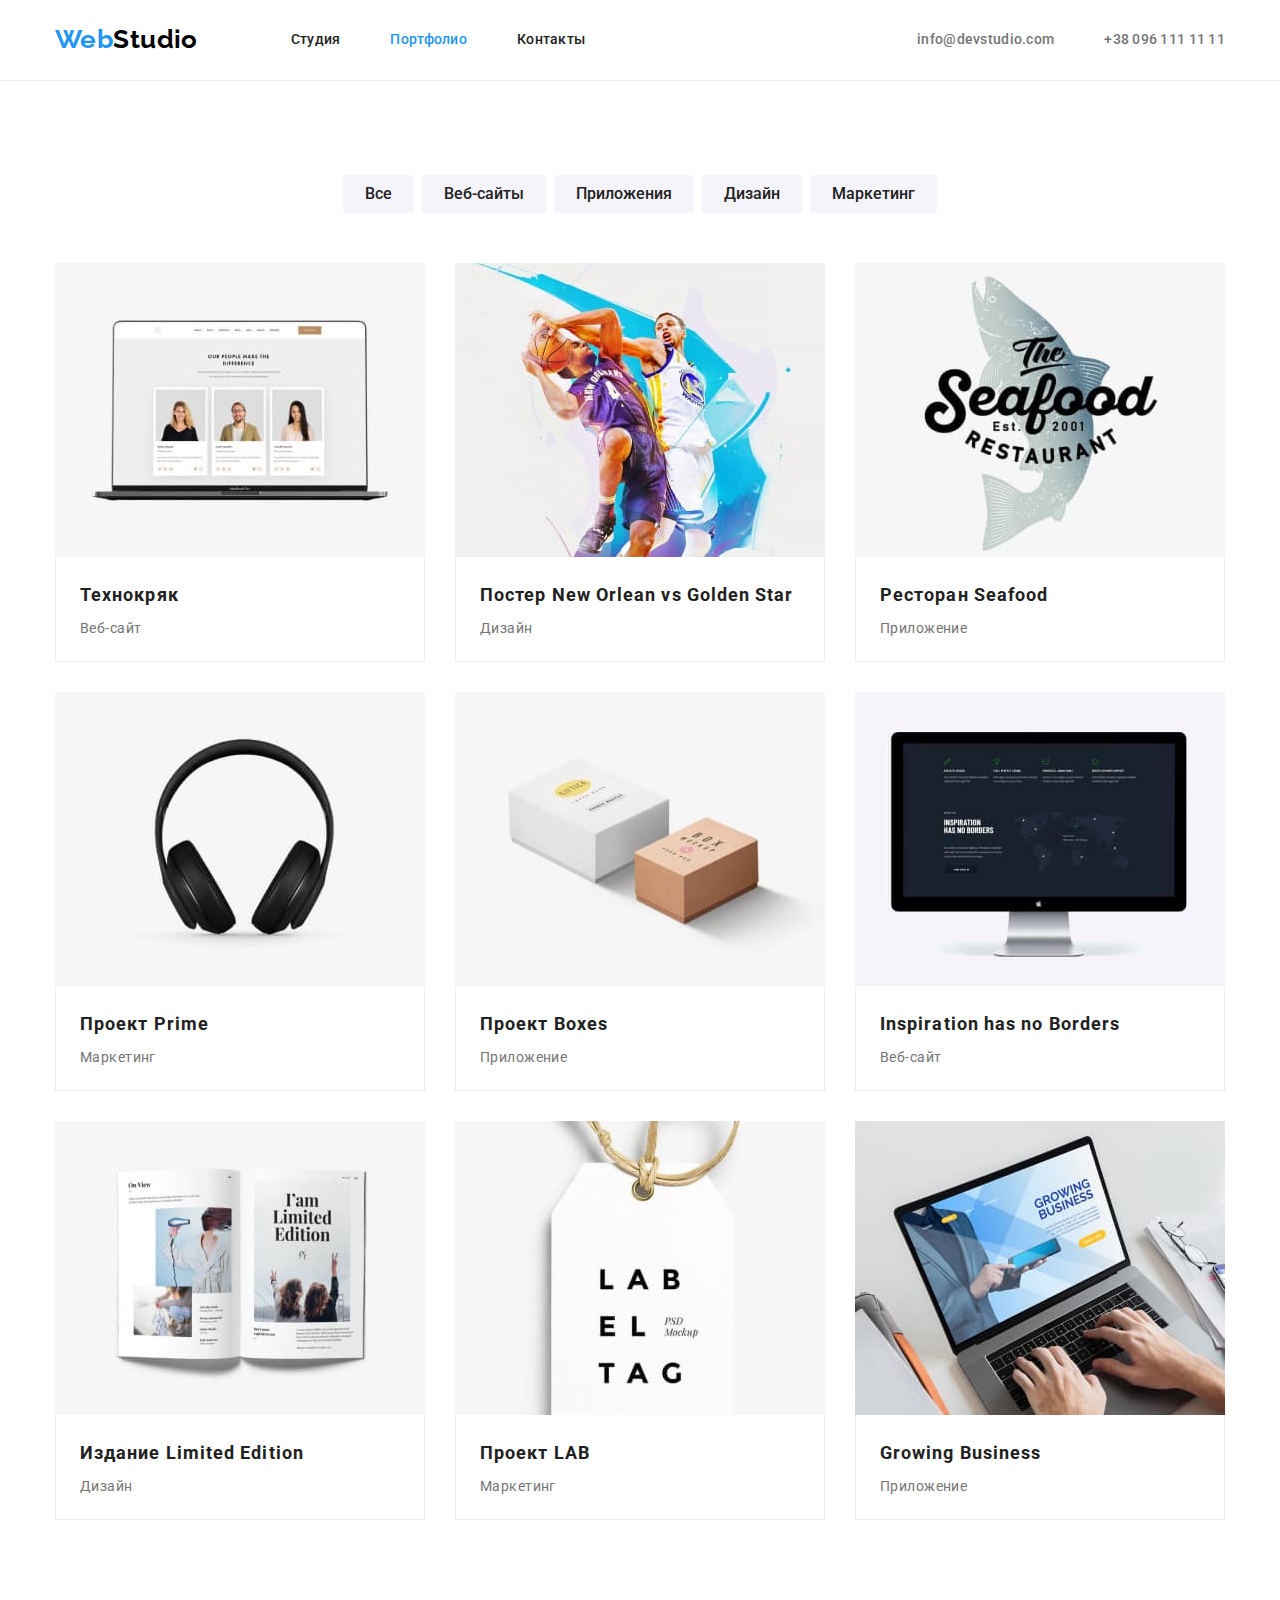
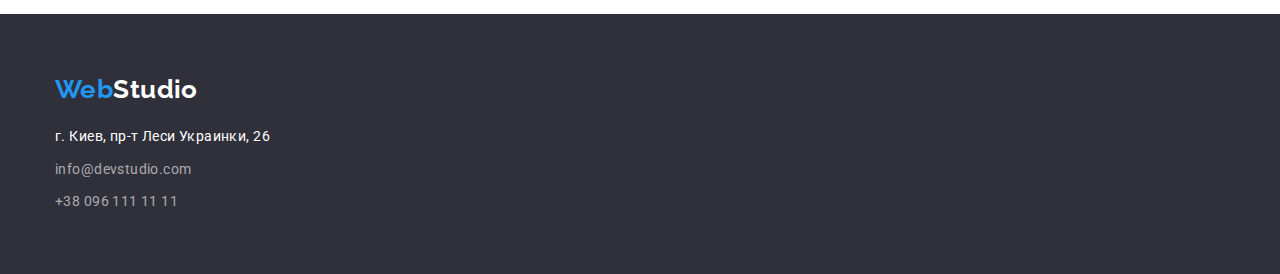
==== portfolio.html @ 120f9399 "Скопіював файли попередньої роботи" ====
<!DOCTYPE html>
<html lang="en">
<head>
    <meta charset="UTF-8">
    <meta http-equiv="X-UA-Compatible" content="IE=edge">
    <meta name="viewport" content="width=device-width, initial-scale=1.0">
    <title>WebStudio</title>
    <link href="https://fonts.googleapis.com/css2?family=Raleway:wght@700&family=Roboto:wght@400;500;700;900&display=swap" rel="stylesheet">
    <link rel="stylesheet" href="https://cdnjs.cloudflare.com/ajax/libs/modern-normalize/1.1.0/modern-normalize.min.css">
    <link rel="stylesheet" href="./css/styles.css">
</head>
<body>
    <header>
        <div class="container main-nav">
            <nav class="main-nav">
                <a href="./index.html" class="logo"><span>Web</span>Studio</a>
                <ul class="site-nav">
                    <li class="item"> <a href="./index.html" class="link">Студия</a> </li>
                    <li class="item"> <a href="./portfolio.html" class="link current">Портфолио</a> </li>
                    <li class="item"> <a href="" class="link">Контакты</a> </li>
                </ul>
            </nav>
            <ul class="site-cont">
                <li class="item"> <a href="mailto:info@devstudio.com" class="link">info@devstudio.com</a> </li>
                <li class="item"> <a href="tel:+380961111111" class="link">+38 096 111 11 11</a> </li>
            </ul>
        </div>
    </header>
    <main>
        <section class="section box">
            <div class="container">
                <h1 class="hidden">Наши работы</h1>
                <ul class="btn">
                    <li class="btn-fil"><button type="button" class="button-filter">Все</button></li>
                    <li class="btn-fil"><button type="button" class="button-filter">Веб-сайты</button></li>
                    <li class="btn-fil"><button type="button" class="button-filter">Приложения</button></li>
                    <li class="btn-fil"><button type="button" class="button-filter">Дизайн</button></li>
                    <li class="btn-fil"><button type="button" class="button-filter">Маркетинг</button></li>
                </ul>
                <ul class="work-quality card">
                    <li class="flex-element"> <img class="no-gap" src="./images/macbookpro.jpg" alt="macbookpro" width="370" height="294">
                        <div class="example">
                            <h2 class="name-project">Технокряк</h2>
                            <p class="quality">Веб-сайт</p>
                        </div>
                    </li>
                    <li class="flex-element"> <img class="no-gap" src="./images/basketball.jpg" alt="basketball" width="370" height="294">
                        <div class="example">
                            <h2 class="name-project">Постер New Orlean vs Golden Star</h2>
                            <p class="quality">Дизайн</p>
                        </div>
                    </li>
                    <li class="flex-element"> <img class="no-gap" src="./images/restaurant.jpg" alt="restaurant" width="370" height="294">
                        <div class="example">
                            <h2 class="name-project">Ресторан Seafood</h2>
                            <p class="quality">Приложение</p>
                        </div>
                    </li>
                    <li class="flex-element"> <img class="no-gap" src="./images/headphones.jpg" alt="headphones" width="370" height="294">
                        <div class="example">
                            <h2 class="name-project">Проект Prime</h2>
                            <p class="quality">Маркетинг</p>
                        </div>
                    </li>
                    <li class="flex-element"> <img class="no-gap" src="./images/boxes.jpg" alt="boxes" width="370" height="294">
                        <div class="example">
                            <h2 class="name-project">Проект Boxes</h2>
                            <p class="quality">Приложение</p>
                        </div>
                    </li>
                    <li class="flex-element"> <img class="no-gap" src="./images/monitor.jpg" alt="monitor" width="370" height="294">
                        <div class="example">
                            <h2 class="name-project">Inspiration has no Borders</h2>
                            <p class="quality">Веб-сайт</p>
                        </div>
                    </li>
                    <li class="flex-element"> <img class="no-gap" src="./images/magazine.jpg" alt="magazine" width="370" height="294">
                        <div class="example">
                            <h2 class="name-project">Издание Limited Edition</h2>
                            <p class="quality">Дизайн</p>
                        </div>
                    </li>
                    <li class="flex-element"> <img class="no-gap" src="./images/label.jpg" alt="label" width="370" height="294">
                        <div class="example">
                            <h2 class="name-project">Проект LAB</h2>
                            <p class="quality">Маркетинг</p>
                        </div>
                    </li>
                    <li class="flex-element"> <img class="no-gap" src="./images/laptop.jpg" alt="laptop" width="370" height="294">
                        <div class="example">
                            <h2 class="name-project">Growing Business</h2>
                            <p class="quality">Приложение</p>
                        </div>
                    </li>
                </ul>
            </div>
        </section>
    </main>
    <footer class="foot">
        <div class="container">
            <a href="./index.html" class="foot-web"><span>Web</span>Studio</a>
            <address class="foot-adress">
                <ul class="site-ft">
                    <li class="ft-cont"> <a href="https://goo.gl/maps/F9UGEikjTN2jMp9C9" target="_blank" class="adress link">г. Киев, пр-т Леси
                            Украинки, 26</a>
                    </li>
                    <li class="ft-cont"> <a href="mailto:info@devstudio.com" class="footer-contact link">info@devstudio.com</a> </li>
                    <li class="ft-cont"> <a href="tel:+380961111111" class="footer-contact link">+38 096 111 11 11</a> </li>
                </ul>
            </address>
        </div>
    </footer>
</body>
</html>
---- css/styles.css ----
html {
    box-sizing: border-box;
}

*,
*::before,
*::after {
    box-sizing: inherit;
}

/* цвет логотипа 1 части #2196F3
2 часть #000000 

ОСНОВНОЙ ЦВЕТ навигация, контакты, 2,3 заголовка #212121
при наведении #2196F3

цвет телефона и параграфов #757575

заголовок и кнопка, 2 часть логотива в футере #FFFFFF

контакты в футере color: rgba(255, 255, 255, 0.6);


ФОН
шапка #FFFFFF
1 секция и футер 2F303A
кнопка 2196F3

секция Наша команда F5F4FA
*/

:root {
    --primary-text-color: #212121;
    --paragraph-text-color: #757575;
    --footer-text-color: rgba(255, 255, 255, 0.6);
    --nav-log-text-color: #2196F3;
    --title-text-color: #FFFFFF;
    --but--team-color: #F5F4FA;
    --foot-title-bg-color: #2F303A;
    --logo-color: #000000;
}

body {
    background-color: var(--title-text-color);
    color: var(--primary-text-color);

    font-family: Roboto, sans-serif;
    letter-spacing: 0.03em;
    font-size: 14px;
    line-height: 1.14;
}

.container {
    width: 1200px;
    margin-left: auto;
    margin-right: auto;
    padding-left: 15px;
    padding-right: 15px;
}

ul {
    list-style: none;
    padding: 0;
    margin: 0;
}

h1, h2, h3, p {
    padding: 0;
    margin: 0;
}

.heading {
    margin-bottom: 50px;

    font-size: 36px;
    line-height: 1.16;
    text-align: center;
}

/* header */

.logo {
    color: var(--logo-color);

    font-family: Raleway, sans-serif;
    font-weight: 700;
    font-size: 26px;
    line-height: 1.2;
    text-decoration: none;
}

span {
    color: var(--nav-log-text-color);
}

/* Main nav */

.main-nav {
    display: flex;
    align-items: center;  
}

header {
    border-bottom: 1px solid #ECECEC;
}

/* Site nav */

.site-nav {
    display: flex;
    margin-left: 93px;
}

.site-nav .item + .item {
    margin-left: 50px;
}

.site-nav .link {
    display: block;
    padding-top: 32px;
    padding-bottom: 32px;

    color: var(--primary-text-color);

    font-family: inherit;
    font-weight: 500;
    letter-spacing: 0.02em;
    text-decoration: none;
}

.site-nav .link:hover,
.site-nav .link:focus {
    color: var(--nav-log-text-color);
}

/* CONTACTS */

.site-cont {
    display: flex;
    margin-left: auto;

    font-family: inherit;
    font-weight: 500;
    letter-spacing: 0.02em;
    text-decoration: none;
}

.site-cont .item + .item {
    margin-left: 50px;
}

.site-cont .link {
    color: var(--paragraph-text-color);
    text-decoration: none;
    padding-top: 32px;
    padding-bottom: 32px;
}

.site-cont .link:hover,
.site-cont .link:focus {
    color: var(--nav-log-text-color);
}

.site-nav .link.current {
    color: var(--nav-log-text-color);
}

/* Title */

.title {
    padding-top: 200px;
    padding-bottom: 200px;
    background: var(--foot-title-bg-color);
}

.title-hero {
    padding-bottom: 30px;
    width: 696px;
    margin-left: auto;
    margin-right: auto;

    color: var(--title-text-color);

    font-weight: 900;
    font-size: 44px;
    line-height: 1.36;
    text-align: center;
    letter-spacing: 0.06em;
    text-transform: uppercase;
}

/* Section */

.section {
    padding-top: 94px;
    padding-bottom: 94px;
}

.section.no-padding {
    padding-top: 0;
    padding-bottom: 94px;
}


.works {
    display: flex;
    flex-wrap: wrap;
    justify-content: space-between;
}

/* .works .item {
    margin-right: 30px;
    margin-left: 0;
}

.works .item:nth-child(3n) {
    margin-right: 0;
} */

.quality {
    color: var(--paragraph-text-color);

    font-weight: 400;
    font-size: 14px;
    line-height: 1.71;
}

.hidden {
    display: none;
}

.work-quality {
    display: flex;
}

.work-quality.card {
    display: flex;
    flex-wrap: wrap;
    
}
.work-quality .item {
    margin-right: 30px;
    width: 270px;
}

.work-quality .item:nth-child(4n) {
    margin-right: 0;
}

.head-quality {
    text-transform: uppercase;
    font-size: 14px;
    line-height: 1.14;

    margin-bottom: 10px;
}

.name-project {
    font-size: 18px;
    line-height: 2;
    letter-spacing: 0.06em;
    margin-bottom: 4px;
}

.flex-element {
    width: 370px;

    margin-right: 30px;
    margin-bottom: 30px;
}

.no-gap {
    display: block;
}

.example {
    padding: 20px 24px;
    border: 1px solid #EEEEEE;
    border-top: none;
}

.flex-element:nth-child(3n) {
    margin-right: 0;
}

.flex-element:nth-last-child(-n + 3){
    margin-bottom: 0;
}


/* Button */



.button-order {
    border-radius: 4px;
    box-shadow: 0px 4px 4px rgba(0, 0, 0, 0.15);
    border: #2196F3;;
    padding: 10px 32px;
    margin-left: auto;
    margin-right: auto;

    background-color: var(--nav-log-text-color);
    color: var(--title-text-color);

    font-family: inherit;
    font-weight: 700;
    font-size: 16px;
    line-height: 1.88;
    display: flex;
    align-items: center;
    text-align: center;
    letter-spacing: 0.06em;
    cursor: pointer;
}

.btn {
    display: flex;
    flex-wrap: wrap;
    justify-content: center;
    margin-bottom: 50px;
}

.btn-fil {
    margin-right: 8px;
}

.btn-fil:nth-child(5n) {
    margin-right: 0;
}

.button-filter {
    background-color: var(--but--team-color);
    color: var(--primary-text-color);

    font-family: inherit;
    font-weight: 500;
    font-size: 16px;
    line-height: 1.62;
    cursor: pointer;
    border-radius: 4px;
    border: #F5F4FA;
    padding: 6px 22px;
}


.button-filter:hover,
.button-filter:focus {
    background-color: var(--nav-log-text-color);
    color: var(--title-text-color);
    box-shadow: 0px 3px 1px rgba(0, 0, 0, 0.1), 0px 1px 2px rgba(0, 0, 0, 0.08), 0px 2px 2px rgba(0, 0, 0, 0.12);
}

/* Team */
.team {
    background-color: var(--but--team-color);
    padding-bottom: 94px;
    padding-top: 94px;
}

.team-work {
    
    display: flex;
    flex-wrap: wrap;
}

.special {
    margin-right: 30px;
    box-shadow: 0px 1px 3px rgba(0, 0, 0, 0.12), 0px 1px 1px rgba(0, 0, 0, 0.14), 0px 2px 1px rgba(0, 0, 0, 0.2);
    border-radius: 0px 0px 4px 4px;
}

.special:nth-child(4n) {
    margin-right: 0;
}

.team-work .job {
    color: var(--paragraph-text-color);

    font-size: 16px;
    line-height: 1.18;
}

.person {
    font-weight: 500;
    font-size: 16px;
    line-height: 1.18;

    margin-bottom: 10px;
}

.job-person {
    text-align: center;
    padding-top: 30px;
    padding-bottom: 30px;
}


/* Footer */

.foot {
    background: var(--foot-title-bg-color);
    padding-top: 60px;
    padding-bottom: 60px;
}

.site-ft {
    padding-top: 20px;
}

.site-ft .link {
    color: var(--paragraph-text-color);
    text-decoration: none;
}

.site-ft .link:hover,
.site-ft .link:focus {
    color: var(--nav-log-text-color);
}

.foot-web {
    color: var(--title-text-color);

    font-family: Raleway, sans-serif;
    font-weight: 700;
    font-size: 26px;
    line-height: 1.2;
    text-decoration: none;
}

.foot-adress .adress {
    color: var(--title-text-color);
}
.foot-adress .footer-contact {
    color: var(--footer-text-color);
}

.foot-adress .site-ft {
    display: block;

    font-weight: 400;
    font-size: 14px;
    font-style: normal;
    line-height: 1.7;
    letter-spacing: 0.03em;;
}

.ft-cont {
    margin-bottom: 9px;
}

.ft-cont:nth-child(3n) {
    margin-bottom: 0;
}
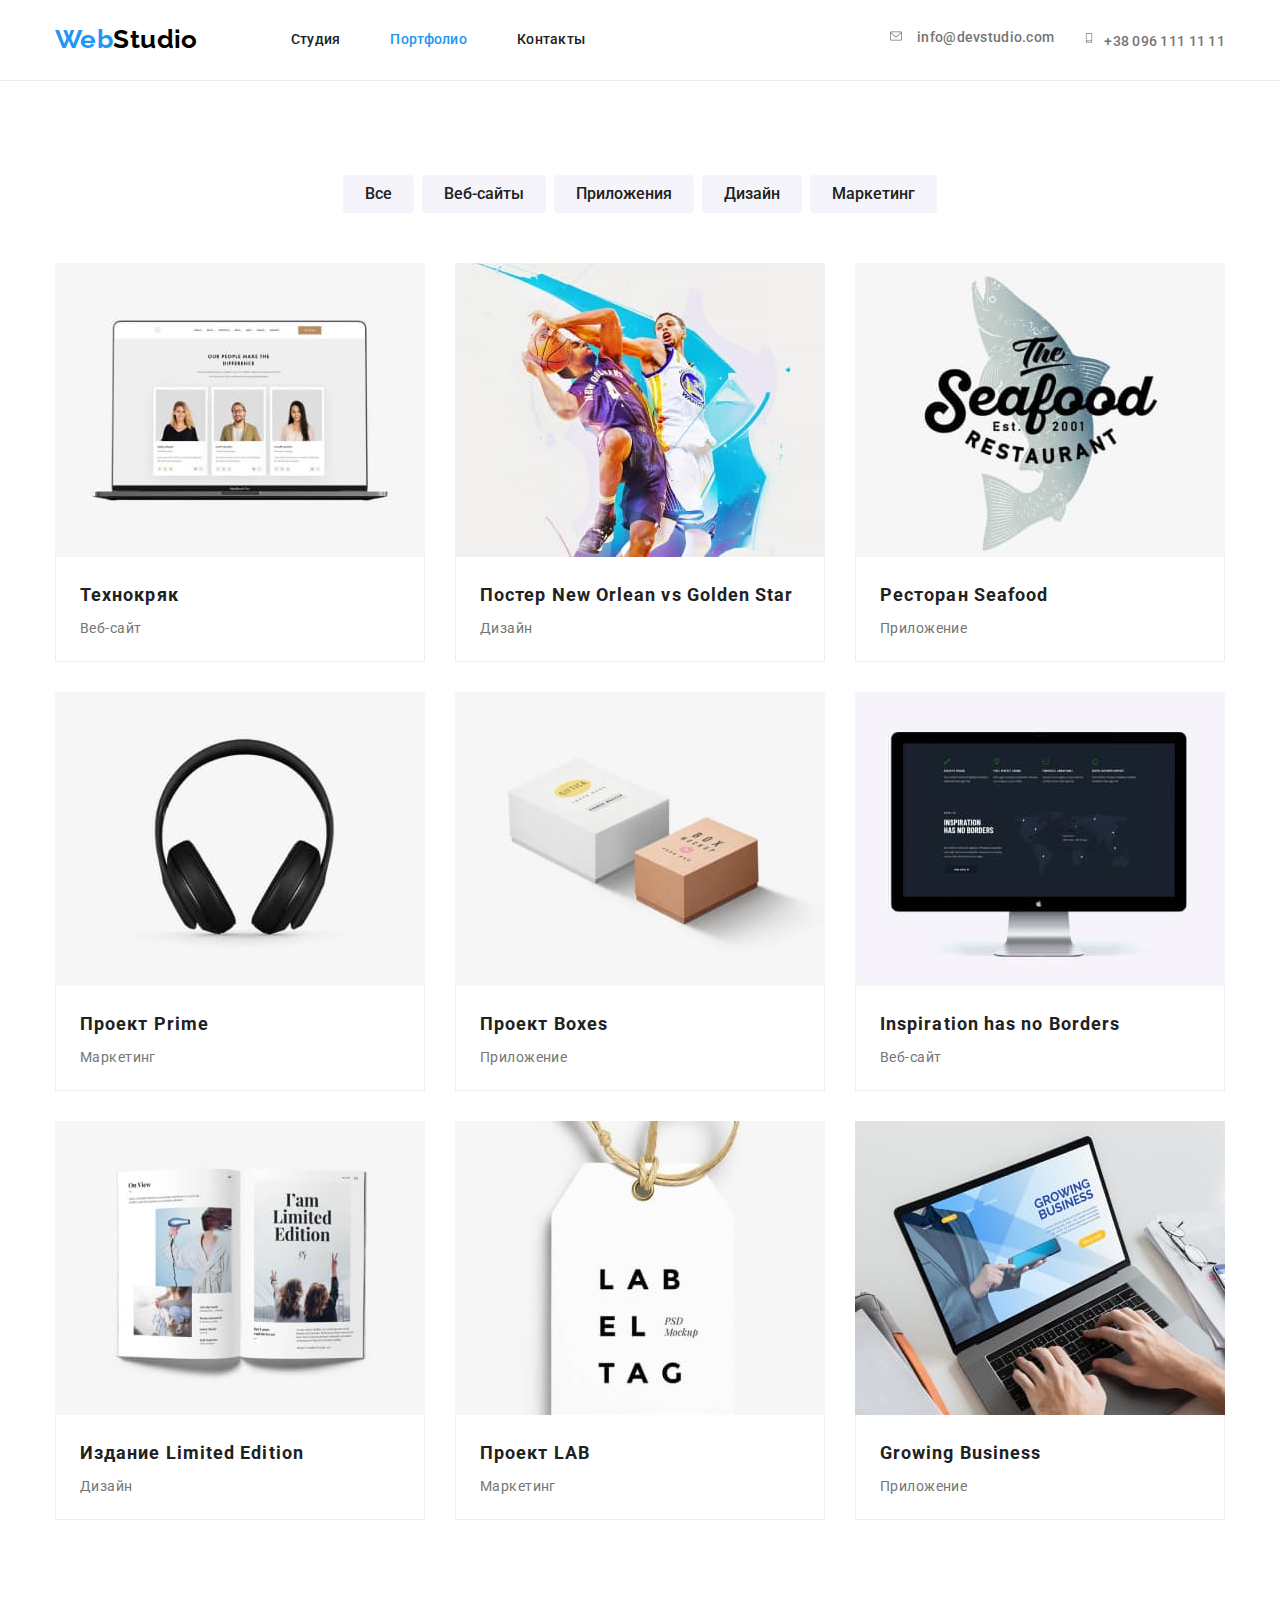
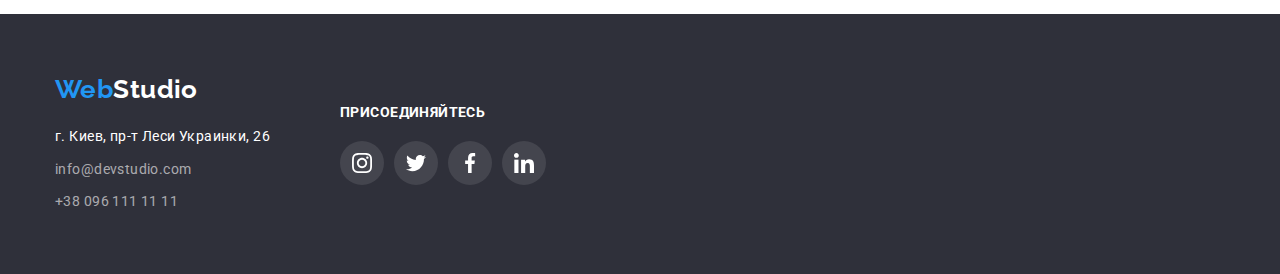
==== commit 9d88fe10: "Вставив іконки в хедер та фудер" ====
--- a/portfolio.html
+++ b/portfolio.html
@@ -21,8 +21,12 @@
                 </ul>
             </nav>
             <ul class="site-cont">
-                <li class="item"> <a href="mailto:info@devstudio.com" class="link">info@devstudio.com</a> </li>
-                <li class="item"> <a href="tel:+380961111111" class="link">+38 096 111 11 11</a> </li>
+                <li class="item"> <svg class="icon-email">
+                    <use href="./images/symbol-defs.svg#icon-email"></use>
+                </svg> <a href="mailto:info@devstudio.com" class="link">info@devstudio.com</a> </li>
+                <li class="item"> <svg class="icon-phone">
+                    <use href="./images/symbol-defs.svg#icon-phone"></use>
+                </svg><a href="tel:+380961111111" class="link">+38 096 111 11 11</a> </li>
             </ul>
         </div>
     </header>
@@ -99,15 +103,52 @@
     <footer class="foot">
         <div class="container">
             <a href="./index.html" class="foot-web"><span>Web</span>Studio</a>
-            <address class="foot-adress">
-                <ul class="site-ft">
-                    <li class="ft-cont"> <a href="https://goo.gl/maps/F9UGEikjTN2jMp9C9" target="_blank" class="adress link">г. Киев, пр-т Леси
-                            Украинки, 26</a>
-                    </li>
-                    <li class="ft-cont"> <a href="mailto:info@devstudio.com" class="footer-contact link">info@devstudio.com</a> </li>
-                    <li class="ft-cont"> <a href="tel:+380961111111" class="footer-contact link">+38 096 111 11 11</a> </li>
-                </ul>
-            </address>
+            <div class="foof">
+                <address class="foot-adress">
+                    <ul class="site-ft">
+                        <li class="ft-cont"> <a href="https://goo.gl/maps/F9UGEikjTN2jMp9C9" target="_blank" class="adress link">г.
+                                Киев, пр-т Леси
+                                Украинки, 26</a>
+                        </li>
+                        <li class="ft-cont"> <a href="mailto:info@devstudio.com" class="footer-contact link">info@devstudio.com</a>
+                        </li>
+                        <li class="ft-cont"> <a href="tel:+380961111111" class="footer-contact link">+38 096 111 11 11</a> </li>
+                    </ul>
+                </address>
+                <section class="connect-end">
+                    <h2 class="connect">Присоединяйтесь</h2>
+                    <ul class="icon-list">
+                        <li class="icon-foot">
+                            <a class="link-foot" href="">
+                                <svg class="foot-icon">
+                                    <use href="./images/symbol-defs.svg#icon-instagram"></use>
+                                </svg>
+                            </a>
+                        </li>
+                        <li class="icon-foot">
+                            <a class="link-foot" href="">
+                                <svg class="foot-icon">
+                                    <use href="./images/symbol-defs.svg#icon-twitter"></use>
+                                </svg>
+                            </a>
+                        </li>
+                        <li class="icon-foot">
+                            <a class="link-foot" href="">
+                                <svg class="foot-icon">
+                                    <use href="./images/symbol-defs.svg#icon-facebook"></use>
+                                </svg>
+                            </a>
+                        </li>
+                        <li class="icon-foot">
+                            <a class="link-foot" href="">
+                                <svg class="foot-icon">
+                                    <use href="./images/symbol-defs.svg#icon-linkedin"></use>
+                                </svg>
+                            </a>
+                        </li>
+                    </ul>
+                </section>
+            </div>
         </div>
     </footer>
 </body>
--- a/css/styles.css
+++ b/css/styles.css
@@ -38,6 +38,8 @@
     --but--team-color: #F5F4FA;
     --foot-title-bg-color: #2F303A;
     --logo-color: #000000;
+    --network-icon-color: #AFB1B8;
+    --foot-icon-color: rgba(255, 255, 255, 0.1);
 }
 
 body {
@@ -146,7 +148,7 @@
 }
 
 .site-cont .item + .item {
-    margin-left: 50px;
+    margin-left: 30px;
 }
 
 .site-cont .link {
@@ -163,6 +165,30 @@
 
 .site-nav .link.current {
     color: var(--nav-log-text-color);
+}
+
+.icon-email {
+    width: 16px;
+    height: 12px;
+    margin-right: 10px;
+    fill: var(--paragraph-text-color);
+    text-decoration: none;
+}
+
+.icon-email:hover {
+    fill: var(--nav-log-text-color);
+}
+
+.icon-phone {
+    width: 10px;
+    height: 16px;
+    margin-right: 10px;
+    fill: var(--paragraph-text-color);
+    text-decoration: none;
+}
+
+.icon-phone:hover {
+    fill: var(--nav-log-text-color);
 }
 
 /* Title */
@@ -171,6 +197,21 @@
     padding-top: 200px;
     padding-bottom: 200px;
     background: var(--foot-title-bg-color);
+
+    height: 600px;
+    max-width: 1600px;
+    margin-left: auto;
+    margin-right: auto;
+
+    background-image: linear-gradient(
+        to right,
+        rgba(47, 48, 58, 0.4),
+        rgba(47, 48, 58, 0.4)
+    ),
+    url(../images/fon-hed.jpg);
+    background-repeat: no-repeat;
+    background-position: center;
+    background-size: cover;
 }
 
 .title-hero {
@@ -247,11 +288,25 @@
     margin-right: 0;
 }
 
+/* Icons quality */
+
+.icon-qual {
+    height: 120px;
+    width: 270px;
+    background-color: var(--but--team-color);
+    border-radius: 4px;
+}
+
+.icon-qual {
+    padding: 25px 100px;
+}
+
 .head-quality {
     text-transform: uppercase;
     font-size: 14px;
     line-height: 1.14;
 
+    margin-top: 30px;
     margin-bottom: 10px;
 }
 
@@ -267,6 +322,10 @@
 
     margin-right: 30px;
     margin-bottom: 30px;
+}
+
+.flex-element:hover {
+    box-shadow: 0px 1px 1px rgba(0, 0, 0, 0.12), 0px 4px 4px rgba(0, 0, 0, 0.06), 1px 4px 6px rgba(0, 0, 0, 0.16);
 }
 
 .no-gap {
@@ -379,6 +438,8 @@
 
     font-size: 16px;
     line-height: 1.18;
+
+    margin-bottom: 16px;
 }
 
 .person {
@@ -395,6 +456,78 @@
     padding-bottom: 30px;
 }
 
+.network {
+    text-decoration: none;
+    display: inline-block;
+}
+
+.network-icon {
+    width: 20px;
+    height: 20px; 
+}
+
+.inst {
+    width: 44px;
+    height: 44px;
+    border-radius: 50%;
+    display: flex;
+    justify-content: center;
+    align-items: center;
+    fill: var(--network-icon-color);
+}
+
+.inst:hover {
+    fill: var(--title-text-color);
+    background-color: var(--nav-log-text-color);
+    border-radius: 50%;
+}
+
+/* .net .network + .network {
+    margin-left: 10px;
+} */
+
+
+/* Clients */
+
+.title-client {
+    text-align: center;
+    font-weight: 700;
+    font-size: 36px;
+    line-height: 1.16;
+    text-align: center;
+    letter-spacing: 0.03em;
+    color: var(--primary-text-color);
+    margin-top: 94px;
+}
+
+.client {
+    display: flex;
+    justify-content: space-between;
+    margin-top: 50px;
+    margin-bottom: 94px;
+}
+
+.client-list {
+    width: 170px;
+    height: 92px;
+    padding: 16px 32px;
+}
+
+.client-a {
+    width: 170px;
+    height: 92px;
+    display: flex;
+    border: 1px solid #AFB1B8;
+    border-radius: 4px;
+    justify-content: center;
+    align-items: center;
+    fill: #afb1b8;
+}
+
+.client-a:hover {
+    fill: #2196F3;
+    border: 1px solid #2196F3;
+}
 
 /* Footer */
 
@@ -445,10 +578,64 @@
     letter-spacing: 0.03em;;
 }
 
+.connect {
+    text-transform: uppercase;
+    color: var(--title-text-color);
+    margin-bottom: 20px;
+
+    font-family: inherit;
+    font-weight: 700;
+    font-size: 14px;
+    line-height: 1.14;
+    letter-spacing: 0.03em;
+}
+
 .ft-cont {
     margin-bottom: 9px;
 }
 
 .ft-cont:nth-child(3n) {
     margin-bottom: 0;
-}+}
+
+.icon-foot {
+    margin-right: 10px;
+}
+
+.icon-foot:nth-child(4){
+    margin-right: 0;
+}
+
+.foot-icon {
+    width: 20px;
+    height: 20px;
+}
+
+.link-foot {
+    width: 44px;
+    height: 44px;
+    border-radius: 50%;
+    display: flex;
+    justify-content: center;
+    align-items: center;
+    background-color: var(--foot-icon-color);
+    fill: var(--title-text-color);
+}
+
+.link-foot:hover {
+    background-color: var(--nav-log-text-color);
+}
+
+.icon-list {
+    display: flex;
+}
+
+.foof {
+    display: flex;
+}
+
+.connect-end {
+    width: 206px;
+    height: 80px;
+    margin-left: 70px;
+}
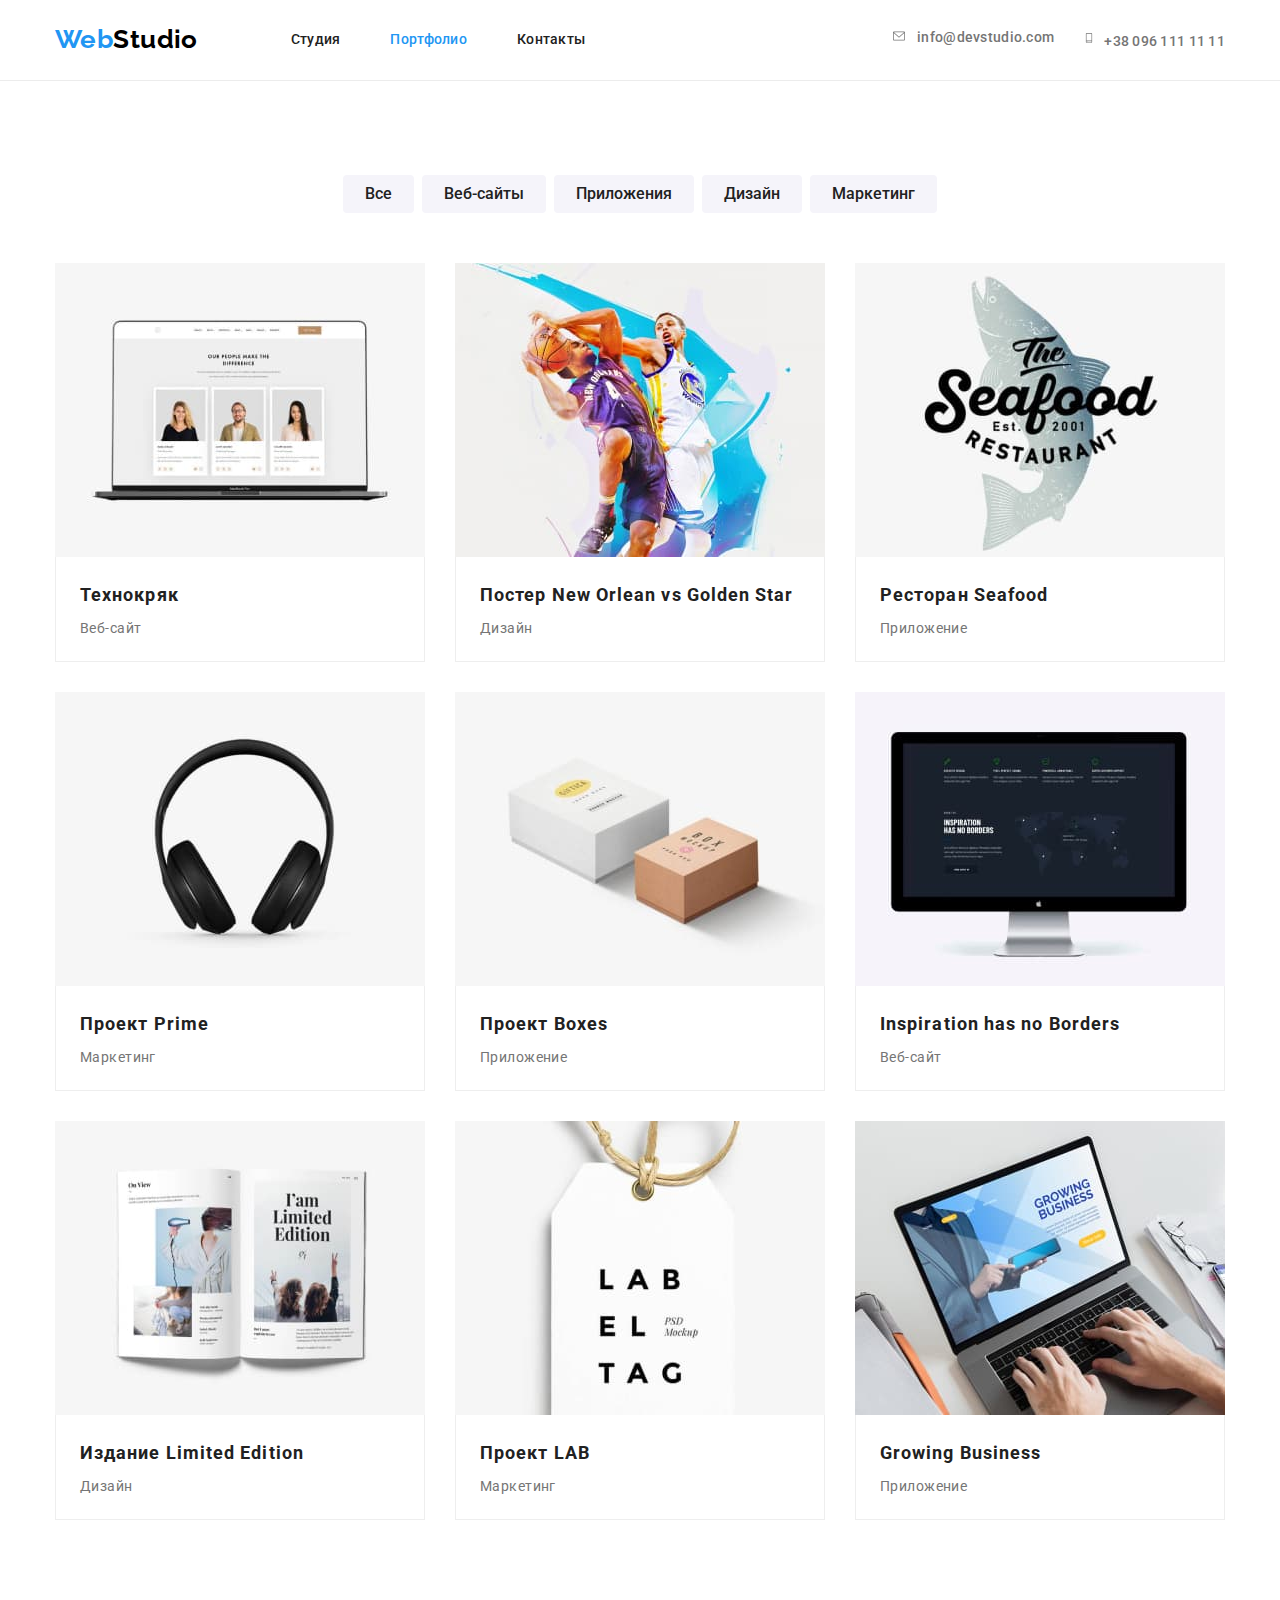
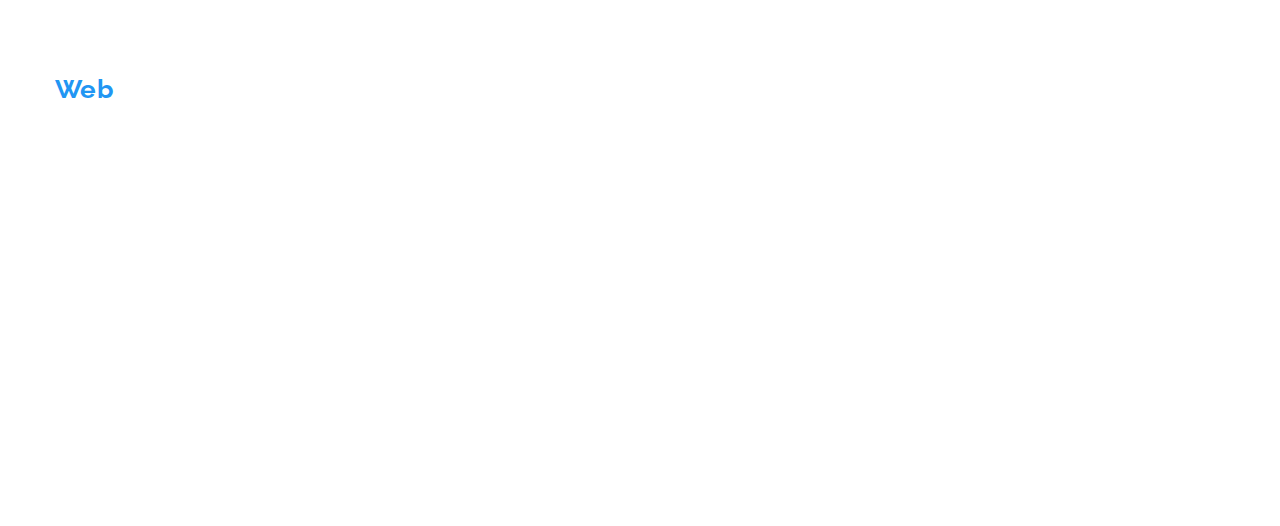
==== commit fdff909e: "Задав падінги для футера та властивості для кнопок" ====
--- a/portfolio.html
+++ b/portfolio.html
@@ -21,12 +21,12 @@
                 </ul>
             </nav>
             <ul class="site-cont">
-                <li class="item"> <svg class="icon-email">
+                <li class="item"> <a class="link" href="mailto:info@devstudio.com"><svg class="icon-email">
                     <use href="./images/symbol-defs.svg#icon-email"></use>
-                </svg> <a href="mailto:info@devstudio.com" class="link">info@devstudio.com</a> </li>
-                <li class="item"> <svg class="icon-phone">
+                </svg>info@devstudio.com</a> </li>
+                <li class="item"> <a class="link" href="tel:+380961111111"><svg class="icon-phone">
                     <use href="./images/symbol-defs.svg#icon-phone"></use>
-                </svg><a href="tel:+380961111111" class="link">+38 096 111 11 11</a> </li>
+                </svg>+38 096 111 11 11</a> </li>
             </ul>
         </div>
     </header>
--- a/css/styles.css
+++ b/css/styles.css
@@ -135,6 +135,10 @@
     color: var(--nav-log-text-color);
 }
 
+.site-nav .link.current {
+    color: var(--nav-log-text-color);
+}
+
 /* CONTACTS */
 
 .site-cont {
@@ -160,10 +164,6 @@
 
 .site-cont .link:hover,
 .site-cont .link:focus {
-    color: var(--nav-log-text-color);
-}
-
-.site-nav .link.current {
     color: var(--nav-log-text-color);
 }
 
@@ -172,7 +172,6 @@
     height: 12px;
     margin-right: 10px;
     fill: var(--paragraph-text-color);
-    text-decoration: none;
 }
 
 .icon-email:hover {
@@ -290,15 +289,19 @@
 
 /* Icons quality */
 
-.icon-qual {
+.icon-img {
     height: 120px;
     width: 270px;
     background-color: var(--but--team-color);
     border-radius: 4px;
+    display: flex;
+    justify-content: center;
+    align-items: center;
 }
 
 .icon-qual {
-    padding: 25px 100px;
+    height: 70px;
+    width: 70px;
 }
 
 .head-quality {
@@ -324,7 +327,8 @@
     margin-bottom: 30px;
 }
 
-.flex-element:hover {
+.flex-element:hover,
+.flex-element:focus {
     box-shadow: 0px 1px 1px rgba(0, 0, 0, 0.12), 0px 4px 4px rgba(0, 0, 0, 0.06), 1px 4px 6px rgba(0, 0, 0, 0.16);
 }
 
@@ -454,11 +458,17 @@
     text-align: center;
     padding-top: 30px;
     padding-bottom: 30px;
+    background-color: var(--title-text-color);
 }
 
 .network {
     text-decoration: none;
     display: inline-block;
+    margin-right: 10px;
+}
+
+.network:nth-child(4) {
+    margin-right: 0;
 }
 
 .network-icon {
@@ -476,16 +486,12 @@
     fill: var(--network-icon-color);
 }
 
-.inst:hover {
+.inst:hover,
+.inst:focus {
     fill: var(--title-text-color);
     background-color: var(--nav-log-text-color);
     border-radius: 50%;
 }
-
-/* .net .network + .network {
-    margin-left: 10px;
-} */
-
 
 /* Clients */
 
@@ -497,42 +503,56 @@
     text-align: center;
     letter-spacing: 0.03em;
     color: var(--primary-text-color);
-    margin-top: 94px;
+    margin-bottom: 50px;
 }
 
 .client {
     display: flex;
-    justify-content: space-between;
-    margin-top: 50px;
-    margin-bottom: 94px;
+    justify-content: center;
+    text-align: center;
+}
+
+.client-mar {
+    margin-right: 30px;
+}
+
+.client-mar:nth-last-child(1) {
+    margin-right: 0;
 }
 
 .client-list {
-    width: 170px;
-    height: 92px;
-    padding: 16px 32px;
+    width: 106px;
+    height: 60px;
 }
 
 .client-a {
     width: 170px;
     height: 92px;
-    display: flex;
     border: 1px solid #AFB1B8;
     border-radius: 4px;
+    display: flex;
     justify-content: center;
     align-items: center;
     fill: #afb1b8;
 }
 
-.client-a:hover {
+.client-a:hover,
+.client-a:focus {
     fill: #2196F3;
     border: 1px solid #2196F3;
 }
 
 /* Footer */
 
+.ftr {
+    background: var(--foot-title-bg-color);
+}
+
+.main-foot {
+    display: flex;
+}
+
 .foot {
-    background: var(--foot-title-bg-color);
     padding-top: 60px;
     padding-bottom: 60px;
 }
@@ -569,7 +589,7 @@
 }
 
 .foot-adress .site-ft {
-    display: block;
+    /* display: block; */
 
     font-weight: 400;
     font-size: 14px;
@@ -622,7 +642,8 @@
     fill: var(--title-text-color);
 }
 
-.link-foot:hover {
+.link-foot:hover,
+.link-foot:focus {
     background-color: var(--nav-log-text-color);
 }
 
@@ -630,12 +651,8 @@
     display: flex;
 }
 
-.foof {
-    display: flex;
-}
-
 .connect-end {
-    width: 206px;
-    height: 80px;
     margin-left: 70px;
-}
+    padding-top: 72px;
+    padding-bottom: 100px;
+}
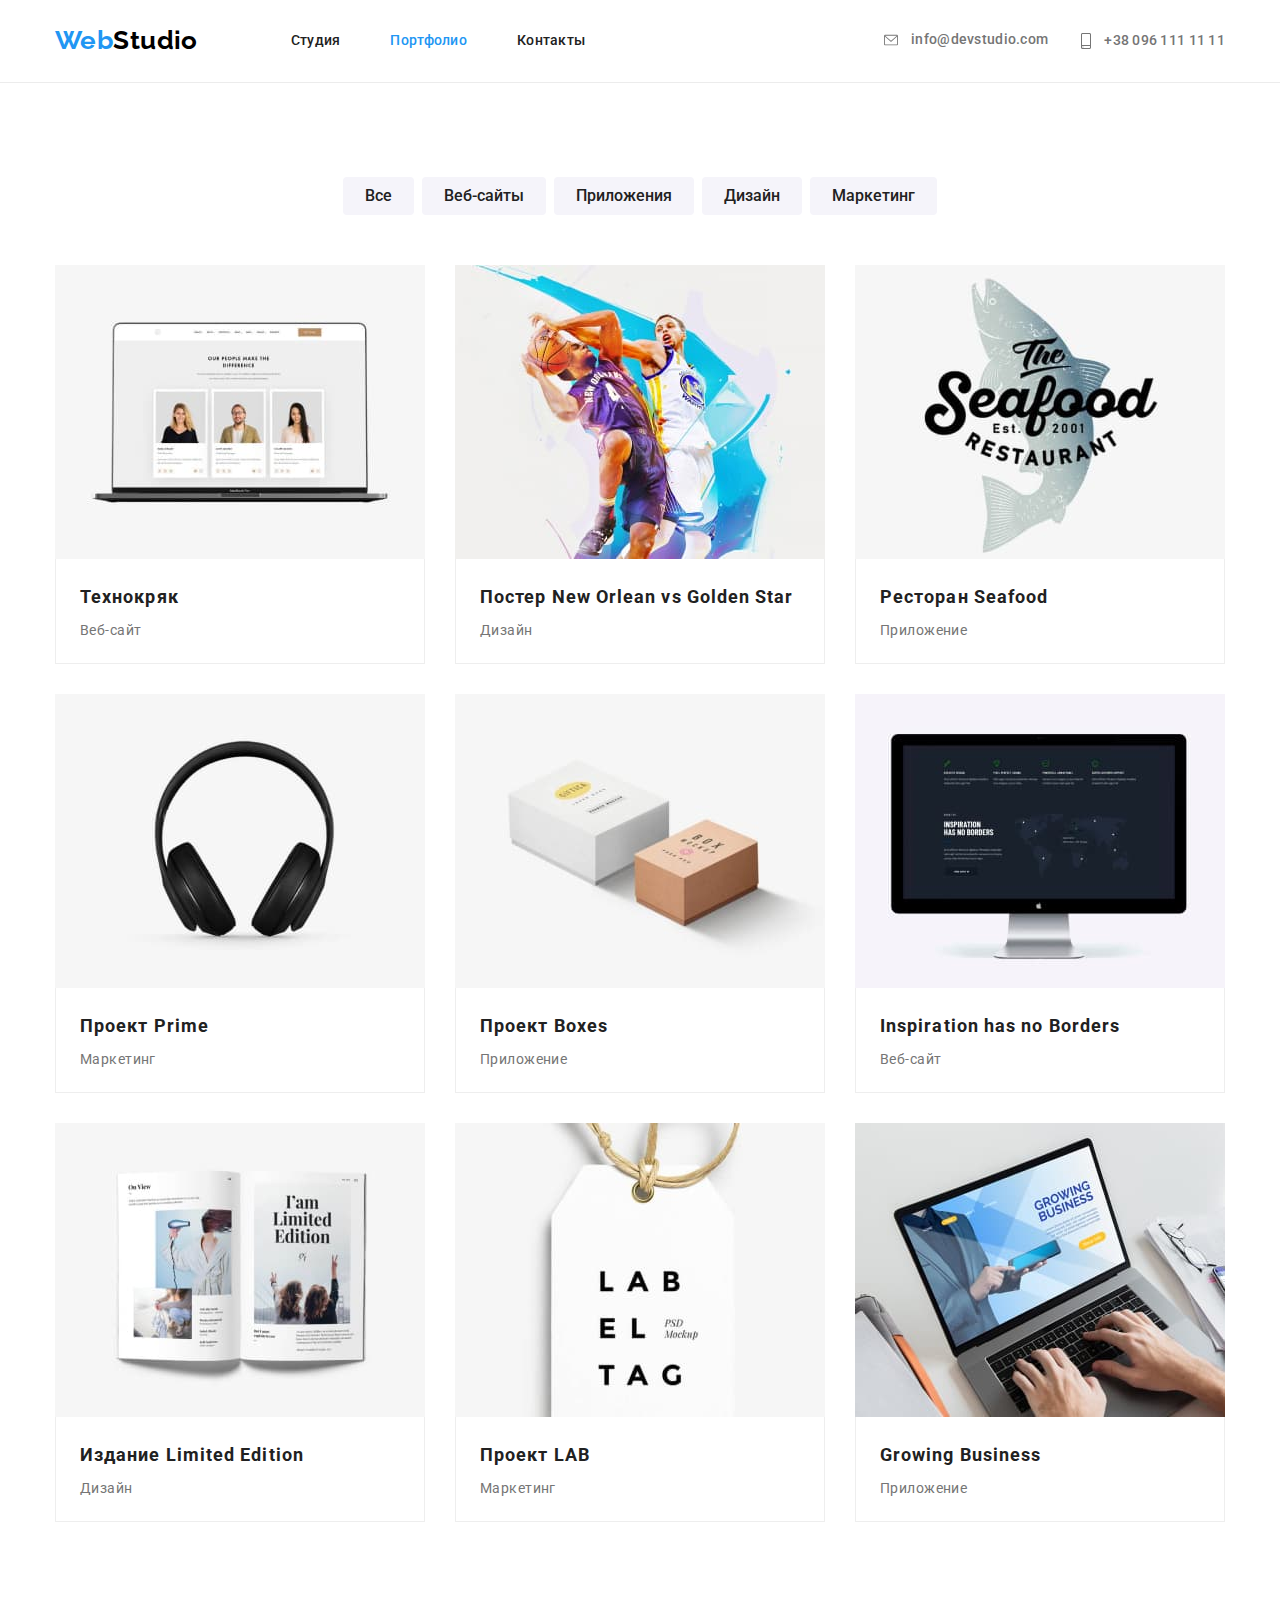
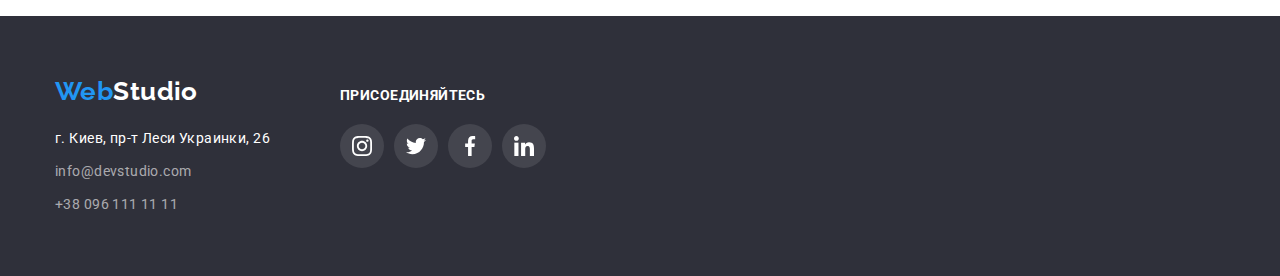
==== commit 63f9b927: "Надав стиль для іконок в хедері" ====
--- a/portfolio.html
+++ b/portfolio.html
@@ -21,12 +21,15 @@
                 </ul>
             </nav>
             <ul class="site-cont">
-                <li class="item"> <a class="link" href="mailto:info@devstudio.com"><svg class="icon-email">
-                    <use href="./images/symbol-defs.svg#icon-email"></use>
-                </svg>info@devstudio.com</a> </li>
-                <li class="item"> <a class="link" href="tel:+380961111111"><svg class="icon-phone">
-                    <use href="./images/symbol-defs.svg#icon-phone"></use>
-                </svg>+38 096 111 11 11</a> </li>
+                <li class="item">
+                    <a href="mailto:info@devstudio.com" class="link"> <svg class="icon" width="20" height="14">
+                            <use href="./images/symbol-defs.svg#icon-email"></use>
+                        </svg> info@devstudio.com</a>
+                </li>
+                <li class="item"> <a href="tel:+380961111111" class="link"> <svg class="icon" width="16" height="18">
+                            <use href="./images/symbol-defs.svg#icon-phone"></use>
+                        </svg> +38 096 111 11 11</a>
+                </li>
             </ul>
         </div>
     </header>
@@ -100,55 +103,56 @@
             </div>
         </section>
     </main>
-    <footer class="foot">
-        <div class="container">
-            <a href="./index.html" class="foot-web"><span>Web</span>Studio</a>
-            <div class="foof">
+    <footer class="ftr">
+        <div class="container main-foot">
+            <section class="foot">
+                <a href="./index.html" class="foot-web"><span>Web</span>Studio</a>
                 <address class="foot-adress">
                     <ul class="site-ft">
-                        <li class="ft-cont"> <a href="https://goo.gl/maps/F9UGEikjTN2jMp9C9" target="_blank" class="adress link">г.
-                                Киев, пр-т Леси
-                                Украинки, 26</a>
+                        <li class="ft-cont"> <a href="https://goo.gl/maps/F9UGEikjTN2jMp9C9" target="_blank"
+                                class="adress link">г.
+                                Киев, пр-т Леси Украинки, 26</a> </li>
+                        <li class="ft-cont"> <a href="mailto:info@devstudio.com"
+                                class="footer-contact link">info@devstudio.com</a>
                         </li>
-                        <li class="ft-cont"> <a href="mailto:info@devstudio.com" class="footer-contact link">info@devstudio.com</a>
+                        <li class="ft-cont"> <a href="tel:+380961111111" class="footer-contact link">+38 096 111 11 11</a>
                         </li>
-                        <li class="ft-cont"> <a href="tel:+380961111111" class="footer-contact link">+38 096 111 11 11</a> </li>
                     </ul>
                 </address>
-                <section class="connect-end">
-                    <h2 class="connect">Присоединяйтесь</h2>
-                    <ul class="icon-list">
-                        <li class="icon-foot">
-                            <a class="link-foot" href="">
-                                <svg class="foot-icon">
-                                    <use href="./images/symbol-defs.svg#icon-instagram"></use>
-                                </svg>
-                            </a>
-                        </li>
-                        <li class="icon-foot">
-                            <a class="link-foot" href="">
-                                <svg class="foot-icon">
-                                    <use href="./images/symbol-defs.svg#icon-twitter"></use>
-                                </svg>
-                            </a>
-                        </li>
-                        <li class="icon-foot">
-                            <a class="link-foot" href="">
-                                <svg class="foot-icon">
-                                    <use href="./images/symbol-defs.svg#icon-facebook"></use>
-                                </svg>
-                            </a>
-                        </li>
-                        <li class="icon-foot">
-                            <a class="link-foot" href="">
-                                <svg class="foot-icon">
-                                    <use href="./images/symbol-defs.svg#icon-linkedin"></use>
-                                </svg>
-                            </a>
-                        </li>
-                    </ul>
-                </section>
-            </div>
+            </section>
+            <section class="connect-end">
+                <h2 class="connect">Присоединяйтесь</h2>
+                <ul class="icon-list">
+                    <li class="icon-foot">
+                        <a class="link-foot" href="">
+                            <svg class="foot-icon">
+                                <use href="./images/symbol-defs.svg#icon-instagram"></use>
+                            </svg>
+                        </a>
+                    </li>
+                    <li class="icon-foot">
+                        <a class="link-foot" href="">
+                            <svg class="foot-icon">
+                                <use href="./images/symbol-defs.svg#icon-twitter"></use>
+                            </svg>
+                        </a>
+                    </li>
+                    <li class="icon-foot">
+                        <a class="link-foot" href="">
+                            <svg class="foot-icon">
+                                <use href="./images/symbol-defs.svg#icon-facebook"></use>
+                            </svg>
+                        </a>
+                    </li>
+                    <li class="icon-foot">
+                        <a class="link-foot" href="">
+                            <svg class="foot-icon">
+                                <use href="./images/symbol-defs.svg#icon-linkedin"></use>
+                            </svg>
+                        </a>
+                    </li>
+                </ul>
+            </section>
         </div>
     </footer>
 </body>
--- a/css/styles.css
+++ b/css/styles.css
@@ -160,6 +160,8 @@
     text-decoration: none;
     padding-top: 32px;
     padding-bottom: 32px;
+    display: flex;
+    align-items: center;
 }
 
 .site-cont .link:hover,
@@ -167,27 +169,14 @@
     color: var(--nav-log-text-color);
 }
 
-.icon-email {
-    width: 16px;
-    height: 12px;
+.site-cont .link:hover .icon,
+.site-cont .link:focus .icon {
+    fill: var(--nav-log-text-color);
+}
+
+.icon {
     margin-right: 10px;
     fill: var(--paragraph-text-color);
-}
-
-.icon-email:hover {
-    fill: var(--nav-log-text-color);
-}
-
-.icon-phone {
-    width: 10px;
-    height: 16px;
-    margin-right: 10px;
-    fill: var(--paragraph-text-color);
-    text-decoration: none;
-}
-
-.icon-phone:hover {
-    fill: var(--nav-log-text-color);
 }
 
 /* Title */
